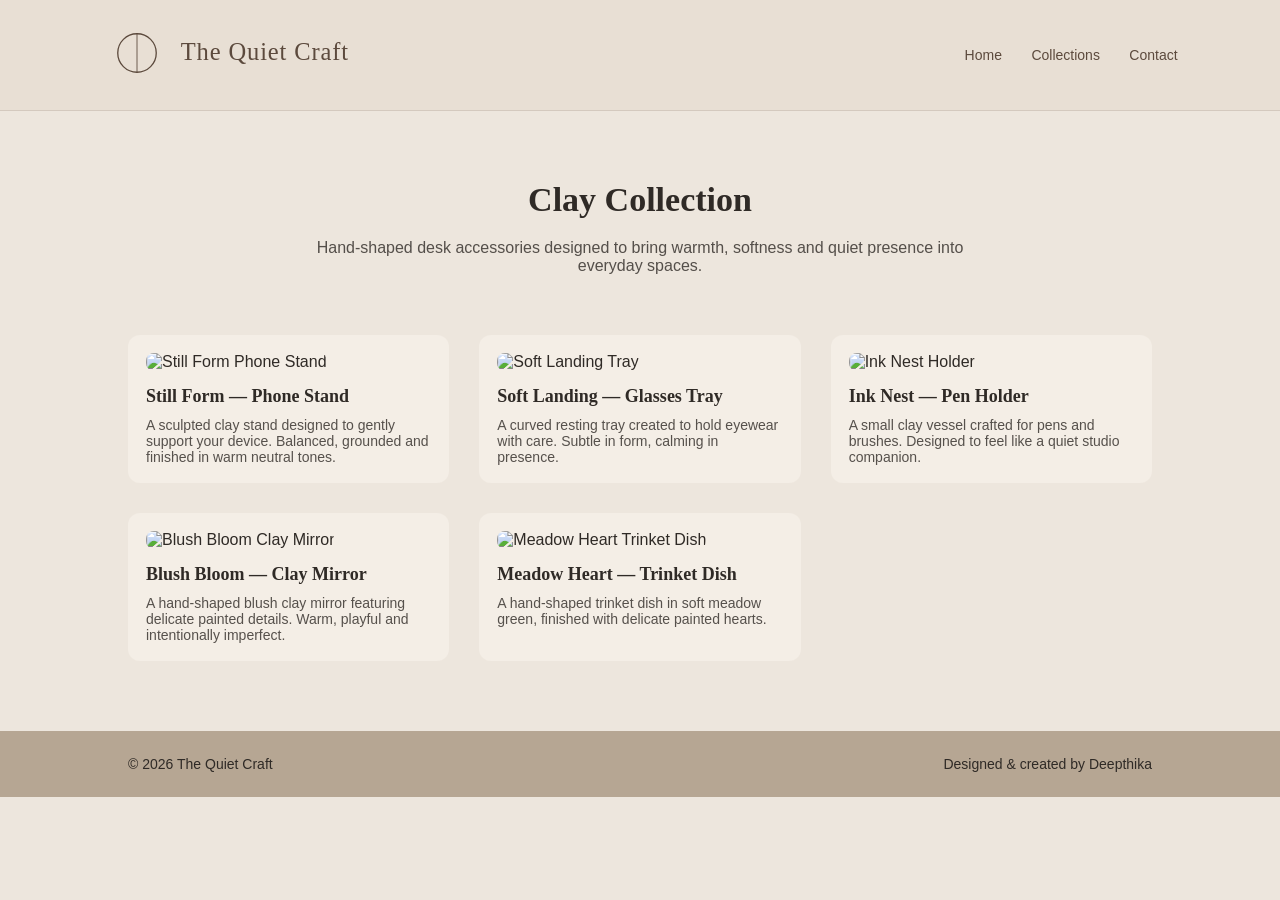
==== clay.html @ e84dbe40 "Add files via upload" ====
<!DOCTYPE html>
<html lang="en">
<head>
<meta charset="UTF-8">
<meta name="viewport" content="width=device-width, initial-scale=1.0">
<title>Clay Collection – The Quiet Craft</title>
<link rel="stylesheet" href="style.css">
</head>

<body>

<header class="inner-header">
    <div class="logo">
        <svg viewBox="0 0 320 80" class="logo-svg">
            <circle cx="40" cy="40" r="22" stroke="#5C4A3D" stroke-width="1.5" fill="none"/>
            <line x1="40" y1="18" x2="40" y2="62" stroke="#5C4A3D" stroke-width="1"/>
            <text x="90" y="48"
                  font-family="Playfair Display"
                  font-size="28"
                  letter-spacing="1"
                  fill="#5C4A3D">
                The Quiet Craft
            </text>
        </svg>
    </div>

    <nav>
        <a href="index.html">Home</a>
        <a href="index.html#collections">Collections</a>
        <a href="index.html#contact">Contact</a>
    </nav>
</header>

<section class="page-intro">
    <h1>Clay Collection</h1>
    <p>
        Hand-shaped desk accessories designed to bring warmth,
        softness and quiet presence into everyday spaces.
    </p>
</section>

<section class="product-grid">

    <div class="product-card">
        <img src="images/clay1.png" alt="Still Form Phone Stand">
        <h3>Still Form — Phone Stand</h3>
        <p>
            A sculpted clay stand designed to gently support your device.
            Balanced, grounded and finished in warm neutral tones.
        </p>
    </div>

    <div class="product-card">
        <img src="images/clay2.png" alt="Soft Landing Tray">
        <h3>Soft Landing — Glasses Tray</h3>
        <p>
            A curved resting tray created to hold eyewear with care.
            Subtle in form, calming in presence.
        </p>
    </div>

    <div class="product-card">
        <img src="images/clay3.png" alt="Ink Nest Holder">
        <h3>Ink Nest — Pen Holder</h3>
        <p>
            A small clay vessel crafted for pens and brushes.
            Designed to feel like a quiet studio companion.
        </p>
    </div>
    <div class="product-card">
        <img src="images/clay4.png" alt="Blush Bloom Clay Mirror">
        <h3>Blush Bloom — Clay Mirror</h3>
        <p>
        A hand-shaped blush clay mirror featuring delicate painted details.
         Warm, playful and intentionally imperfect.
            
        </p>
    </div>
    <div class="product-card">
        <img src="images/clay5.png" alt="Meadow Heart Trinket Dish">
        <h3>Meadow Heart — Trinket Dish</h3>
        <p>
            A hand-shaped trinket dish in soft meadow green,
            finished with delicate painted hearts.
        </p>
    </div>
    
</section>

<footer class="footer">
    <div>© 2026 The Quiet Craft</div>
    <div>Designed & created by Deepthika</div>
</footer>

</body>
</html>
---- style.css ----
* {
    margin: 0;
    padding: 0;
    box-sizing: border-box;
}

body {
    font-family: 'Inter', sans-serif;
    background-color: #EDE6DD;
    color: #2F2A26;
}

.progress-bar {
    position: fixed;
    top: 0;
    left: 0;
    height: 3px;
    width: 0%;
    background: #5C4A3D;
    z-index: 1000;
}

header {
    display: flex;
    justify-content: space-between;
    align-items: center;
    padding: 18px 8%;
    border-bottom: 1px solid rgba(92,74,61,0.15);
    background: #E8DFD4;
    position: relative;
    z-index: 10;

}

.logo-svg {
    height: 70px;
}

.logo {
    transition: 0.3s ease;
}

.logo:hover {
    opacity: 0.8;
}


nav a {
    margin-left: 25px;
    text-decoration: none;
    color: #5C4A3D;
    font-size: 14px;
}

.hero {
    height: 65vh;
    display: flex;
    align-items: center;
    justify-content: center;
    text-align: center;
    background: linear-gradient(to bottom, #EDE6DD, #D8CEC2);
    position: relative;
    overflow: hidden;
    margin-top: 40px; 
}

.hero::before {
    content: "";
    position: absolute;
    width: 600px;
    height: 600px;
    background: rgba(92,74,61,0.05);
    border-radius: 50%;
    top: -200px;
    right: -150px;
}

.hero::after {
    content: "";
    position: absolute;
    width: 400px;
    height: 400px;
    background: rgba(92,74,61,0.04);
    border-radius: 50%;
    bottom: -150px;
    left: -100px;
}

.hero h1 {
    font-family: 'Playfair Display', serif;
    font-size: 44px;
    max-width: 750px;
    margin-bottom: 15px;
}

.hero p {
    font-size: 17px;
    letter-spacing: 1px;
    opacity: 0.8;
}

.hero-btn {
    display: inline-block;
    margin-top: 20px;
    padding: 10px 22px;
    border: 1px solid #5C4A3D;
    text-decoration: none;
    color: #5C4A3D;
    transition: 0.3s;
}

.hero-btn:hover {
    background: #5C4A3D;
    color: white;
}

.hero-divider {
    width: 60px;
    height: 2px;
    background: #5C4A3D;
    margin: -20px auto 40px auto;
}

section {
    padding: 70px 8%;
}

.split-section {
    display: flex;
    align-items: center;
    gap: 50px;
}

.split-image img {
    width: 100%;
    border-radius: 12px;
}

.split-text h2 {
    font-family: 'Playfair Display', serif;
    margin-bottom: 20px;
}

.highlight {
    margin-top: 20px;
    font-weight: 600;
    color: #5C4A3D;
}

.collections h2 {
    text-align: center;
    font-family: 'Playfair Display', serif;
}

.section-sub {
    text-align: center;
    margin-bottom: 40px;
    opacity: 0.7;
}

.collection-grid {
    display: grid;
    grid-template-columns: repeat(auto-fit, minmax(260px, 1fr));
    gap: 30px;
}

.collection-card {
    position: relative;
    border-radius: 12px;
    overflow: hidden;
    text-decoration: none;
}

.collection-card img {
    width: 100%;
    height: 260px;
    object-fit: cover;
    transition: 0.5s;
}

.collection-card:hover img {
    transform: scale(1.07);
}

.overlay {
    position: absolute;
    bottom: 0;
    width: 100%;
    padding: 20px;
    background: linear-gradient(to top, rgba(0,0,0,0.6), transparent);
    color: white;
}

.text-section {
    text-align: center;
    max-width: 800px;
    margin: auto;
}

.dark-section {
    background: #D8CEC2;
}

.image-strip {
    display: flex;
    gap: 20px;
    padding: 0 8% 60px 8%;
}

.image-strip img {
    width: 50%;
    border-radius: 12px;
}

footer {
    padding: 30px;
    background: #C4B6A6;
    text-align: center;
    font-size: 14px;
}

.clay-gallery {
    display: grid;
    grid-template-columns: repeat(auto-fit, minmax(200px, 1fr));
    gap: 25px;
}

.clay-item img {
    width: 100%;
    height: 200px;
    object-fit: cover;
    border-radius: 10px;
}

.clay-item p {
    margin-top: 10px;
    font-size: 14px;
}

.page-intro {
    text-align: center;
    padding: 70px 10% 40px 10%;
}

.page-intro h1 {
    font-family: 'Playfair Display', serif;
    font-size: 34px;
    margin-bottom: 20px;
}

.page-intro p {
    max-width: 700px;
    margin: auto;
    opacity: 0.8;
}

.product-grid {
    display: grid;
    grid-template-columns: repeat(auto-fit, minmax(240px, 1fr));
    gap: 30px;
    padding: 20px 10% 70px 10%;
}

.product-card {
    background: #F4EEE6;
    padding: 18px;
    border-radius: 12px;
    transition: 0.3s;
}

.product-card img {
    width: 100%;
    height: 220px;
    object-fit: cover;
    border-radius: 8px;
}

.product-card h3 {
    margin-top: 15px;
    font-family: 'Playfair Display', serif;
    font-size: 18px;
}

.product-card p {
    font-size: 14px;
    margin-top: 10px;
    opacity: 0.8;
}

.product-card:hover {
    transform: translateY(-5px);
    box-shadow: 0 15px 25px rgba(0,0,0,0.05);
}

.process-section {
    display: flex;
    gap: 50px;
    padding: 80px 10%;
    align-items: center;
}

.process-text {
    flex: 1;
}

.process-text h2 {
    font-family: 'Playfair Display', serif;
    margin-bottom: 20px;
}

.process-section {
    display: flex;
    gap: 60px;
    padding: 80px 10%;
    align-items: center;
}

.process-images {
    flex: 1;
    position: relative;
    max-width: 420px;   /* prevents giant images */
}

.process-images img {
    width: 100%;
    height: 260px;     /* control height */
    object-fit: cover;
    border-radius: 16px;
    box-shadow: 0 15px 25px rgba(0,0,0,0.08);
    transition: 0.4s ease;
}

/* CONTACT SECTION */

.contact-section {
    display: flex;
    justify-content: space-between;
    align-items: center;
    padding: 100px 10%;
    background: #C4B6A6;   /* darker warm tone */
    color: #3E342B;
}

.contact-left {
    max-width: 500px;
}

.contact-left h2 {
    font-family: 'Playfair Display', serif;
    font-size: 34px;
    margin-bottom: 10px;
}

.highlight-text {
    font-style: italic;
    margin-bottom: 20px;
    opacity: 0.7;
}

.contact-btn {
    display: inline-block;
    margin-top: 25px;
    padding: 14px 28px;
    background: #3E342B;
    color: #fff;
    text-decoration: none;
    border-radius: 30px;
    transition: 0.3s ease;
}

.contact-btn:hover {
    background: #5C4A3D;
}

.contact-right p {
    margin-bottom: 20px;
}

/* FOOTER */

.footer {
    display: flex;
    justify-content: space-between;
    padding: 25px 10%;
    background: #B6A693;
    font-size: 14px;
}
/* JOURNALLING SECTION */

/* ===============================
   JOURNALLING PAGE STYLING
================================= */

/* HERO / INTRO SECTION */

.collection-hero {
    text-align: center;
    padding: 45px 20px 35px;
}

.collection-hero h1 {
    font-family: 'Playfair Display', serif;
    font-size: 42px;
    margin-bottom: 12px;
    color: #3e342c;
}

.collection-hero p {
    font-family: 'Inter', sans-serif;
    max-width: 700px;
    margin: 0 auto;
    font-size: 15px;
    line-height: 1.6;
    color: #6a5d52;
}


/* JOURNAL GRID SECTION */

.journal-grid {
    width: 92%;
    max-width: 1200px;
    margin: 40px auto 90px;
    display: grid;
    grid-template-columns: repeat(3, 1fr);
    gap: 40px;
    padding-top: 45px;
    padding-bottom: 45px;
}


/* JOURNAL CARD */

.journal-card {
    background: #f5efe8;
    padding: 25px;
    border-radius: 28px;
    text-align: center;
    text-decoration: none;
    color: inherit;
    transition: 0.3s ease;
}

.journal-card:hover {
    transform: translateY(-6px);
    box-shadow: 0 18px 35px rgba(0,0,0,0.08);
}


/* IMAGE */

.journal-card img {
    width: 100%;
    height: 300px;
    object-fit: cover;
    border-radius: 22px;
    margin-bottom: 20px;
}


/* TITLE */

.journal-card h3 {
    font-family: 'Playfair Display', serif;
    font-size: 22px;
    margin-bottom: 10px;
    color: #3e342c;
}


/* DESCRIPTION */

.journal-card p {
    font-family: 'Inter', sans-serif;
    font-size: 14px;
    line-height: 1.6;
    color: #6f6156;
}


/* RESPONSIVE */

@media (max-width: 1000px) {
    .journal-grid {
        grid-template-columns: repeat(2, 1fr);
    }
}

@media (max-width: 700px) {
    .journal-grid {
        grid-template-columns: 1fr;
    }

    .journal-card img {
        height: 240px;
    }

    .collection-hero h1 {
        font-size: 32px;
    }
}
/* CUSTOM JOURNAL SECTION */

.custom-section {
    text-align: center;
    padding: 40px 20px 80px;
}

.custom-section h2 {
    font-family: 'Playfair Display', serif;
    font-size: 34px;
    margin-bottom: 12px;
    color: #3e342c;
}

.custom-section p {
    font-family: 'Inter', sans-serif;
    max-width: 650px;
    margin: 0 auto 25px;
    font-size: 15px;
    line-height: 1.6;
    color: #6f6156;
}


/* BUTTON STYLE */

.custom-btn {
    display: inline-block;
    padding: 14px 32px;
    border-radius: 50px;
    background: #3e342c;
    color: #ffffff;
    text-decoration: none;
    font-family: 'Inter', sans-serif;
    font-size: 14px;
    letter-spacing: 0.5px;
    transition: 0.3s ease;
}

.custom-btn:hover {
    background: #5a4a3f;
    transform: translateY(-3px);
    box-shadow: 0 12px 25px rgba(0,0,0,0.15);
}
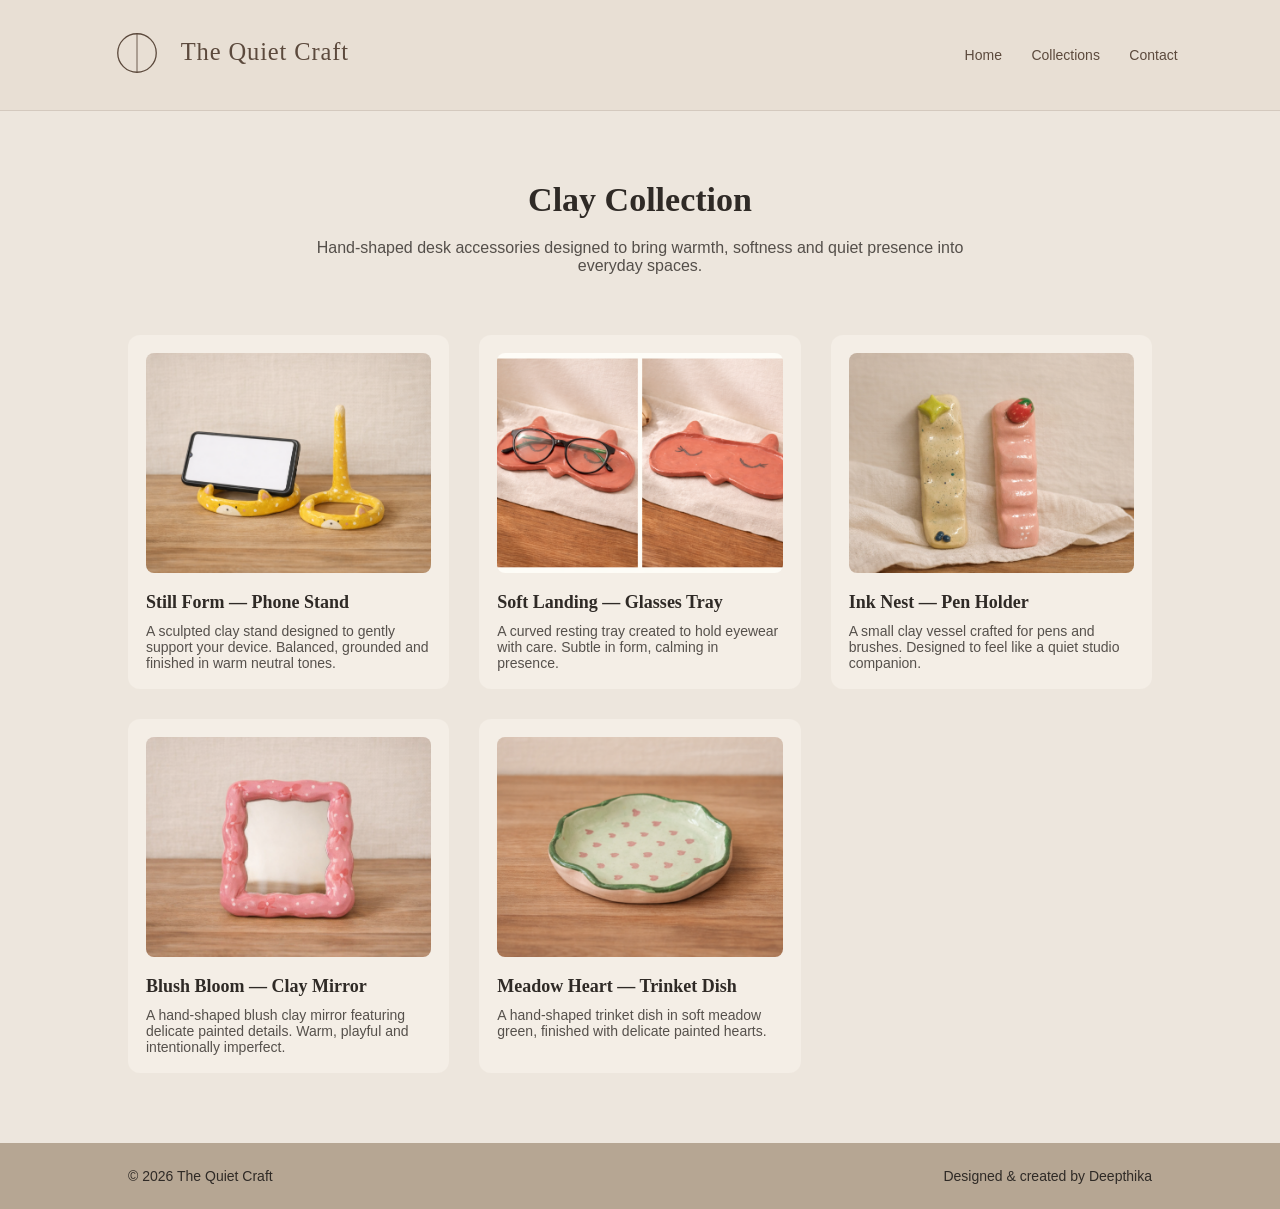
==== commit 42145d70: "Fix HTML structure and update image paths" ====
--- a/clay.html
+++ b/clay.html
@@ -42,7 +42,7 @@
 <section class="product-grid">
 
     <div class="product-card">
-        <img src="images/clay1.png" alt="Still Form Phone Stand">
+        <img src="clay1.png" alt="Still Form Phone Stand">
         <h3>Still Form — Phone Stand</h3>
         <p>
             A sculpted clay stand designed to gently support your device.
@@ -51,7 +51,7 @@
     </div>
 
     <div class="product-card">
-        <img src="images/clay2.png" alt="Soft Landing Tray">
+        <img src="clay2.png" alt="Soft Landing Tray">
         <h3>Soft Landing — Glasses Tray</h3>
         <p>
             A curved resting tray created to hold eyewear with care.
@@ -60,7 +60,7 @@
     </div>
 
     <div class="product-card">
-        <img src="images/clay3.png" alt="Ink Nest Holder">
+        <img src="clay3.png" alt="Ink Nest Holder">
         <h3>Ink Nest — Pen Holder</h3>
         <p>
             A small clay vessel crafted for pens and brushes.
@@ -68,7 +68,7 @@
         </p>
     </div>
     <div class="product-card">
-        <img src="images/clay4.png" alt="Blush Bloom Clay Mirror">
+        <img src="clay4.png" alt="Blush Bloom Clay Mirror">
         <h3>Blush Bloom — Clay Mirror</h3>
         <p>
         A hand-shaped blush clay mirror featuring delicate painted details.
@@ -77,7 +77,7 @@
         </p>
     </div>
     <div class="product-card">
-        <img src="images/clay5.png" alt="Meadow Heart Trinket Dish">
+        <img src="clay5.png" alt="Meadow Heart Trinket Dish">
         <h3>Meadow Heart — Trinket Dish</h3>
         <p>
             A hand-shaped trinket dish in soft meadow green,
@@ -94,3 +94,4 @@
 
 </body>
 </html>
+
